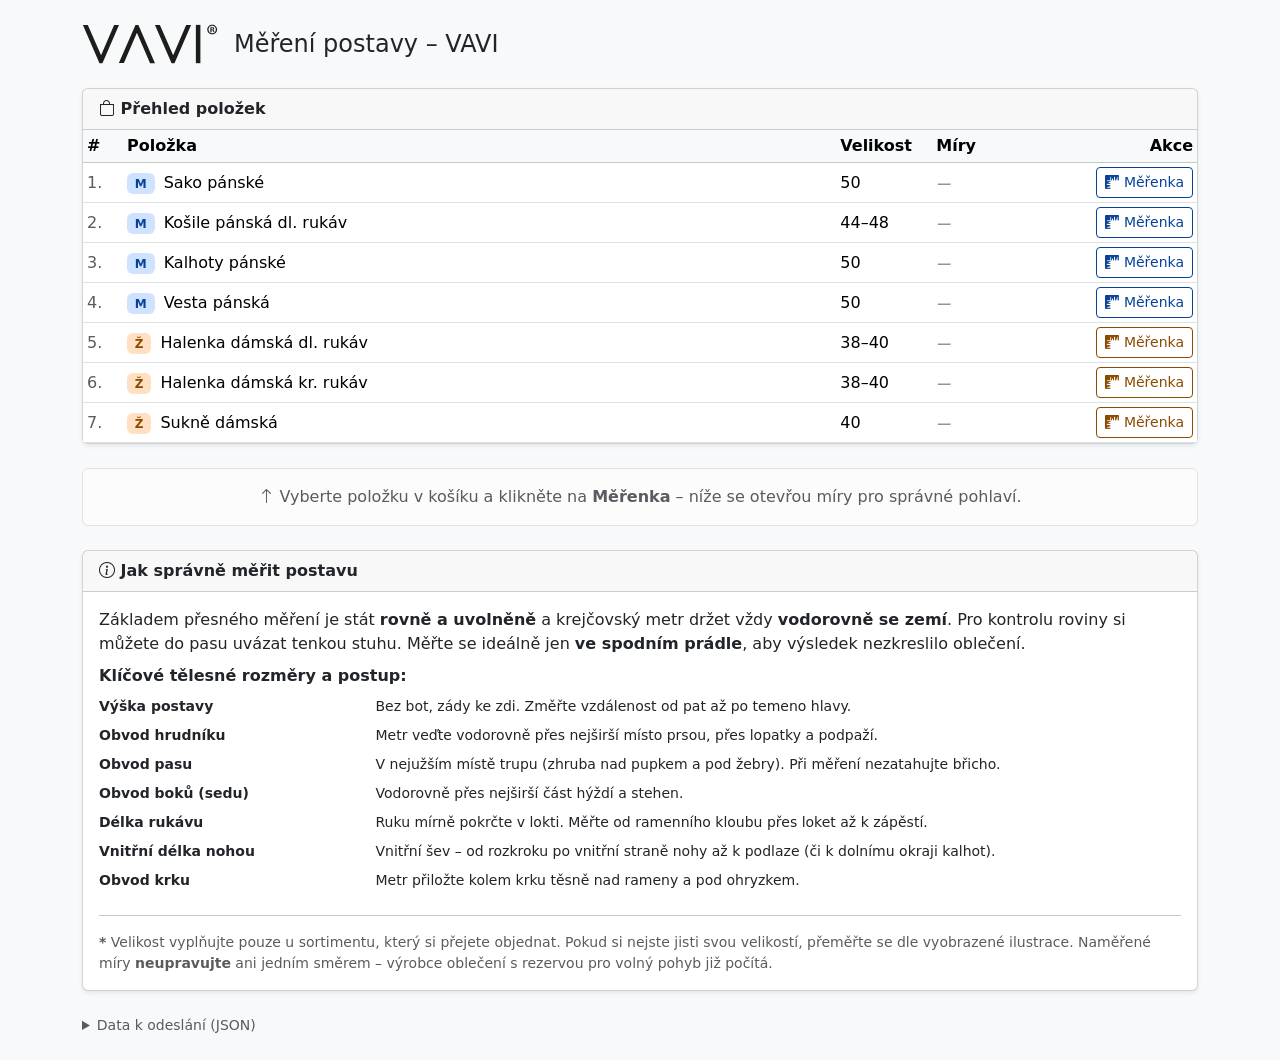
==== index.html @ ef82418d "Doladění pozic měr dle editoru (posuny z exportu) muž: 2,6,7,8,10 · žena: 5,6,7 – jemné posuny znače" ====
<!DOCTYPE html>
<html lang="cs">
<head>
    <meta charset="UTF-8">
    <meta name="viewport" content="width=device-width, initial-scale=1.0">
    <title>Měření postavy – VAVI</title>
    <meta name="description" content="Měření postavy – VAVI: formulář pro naměření postavy a objednávku oblečení.">
    <link href="https://cdn.jsdelivr.net/npm/bootstrap@5.3.3/dist/css/bootstrap.min.css" rel="stylesheet">
    <link href="https://cdn.jsdelivr.net/npm/bootstrap-icons@1.11.3/font/bootstrap-icons.min.css" rel="stylesheet">
    <link href="css/style.css" rel="stylesheet">
</head>
<body class="bg-light">
<div class="container my-4">

    <header class="d-flex align-items-center mb-4">
        <img src="img/logo.svg" alt="VAVI" height="40">
        <h1 class="h4 mb-0 ms-3">Měření postavy – VAVI</h1>
    </header>

    <form id="miry" method="post" novalidate>

        <!-- ===================== KOŠÍK (přehled položek) ===================== -->
        <div class="card shadow-sm mb-4">
            <div class="card-header fw-semibold">
                <i class="bi bi-bag"></i> Přehled položek
            </div>
            <div class="card-body p-0">
                <table class="table table-sm table-hover align-middle mb-0" id="kosik">
                    <thead class="table-light">
                        <tr>
                            <th style="width:2.5rem">#</th>
                            <th>Položka</th>
                            <th style="width:6rem">Velikost</th>
                            <th>Míry</th>
                            <th style="width:8rem" class="no-print text-end">Akce</th>
                        </tr>
                    </thead>
                    <tbody>
                        <tr data-kosik-id="1" data-pohlavi="muz" data-nazev="Sako pánské">
                            <td class="text-muted">1.</td>
                            <td><span class="badge badge-muz me-1">M</span> Sako pánské</td>
                            <td>50</td>
                            <td><span class="miry-text small text-muted fst-italic">—</span></td>
                            <td class="no-print text-end">
                                <button type="button" class="btn btn-sm btn-mira btn-mira-muz"><i class="bi bi-rulers"></i> Měřenka</button>
                            </td>
                        </tr>
                        <tr data-kosik-id="2" data-pohlavi="muz" data-nazev="Košile pánská dl. rukáv">
                            <td class="text-muted">2.</td>
                            <td><span class="badge badge-muz me-1">M</span> Košile pánská dl. rukáv</td>
                            <td>44–48</td>
                            <td><span class="miry-text small text-muted fst-italic">—</span></td>
                            <td class="no-print text-end">
                                <button type="button" class="btn btn-sm btn-mira btn-mira-muz"><i class="bi bi-rulers"></i> Měřenka</button>
                            </td>
                        </tr>
                        <tr data-kosik-id="3" data-pohlavi="muz" data-nazev="Kalhoty pánské">
                            <td class="text-muted">3.</td>
                            <td><span class="badge badge-muz me-1">M</span> Kalhoty pánské</td>
                            <td>50</td>
                            <td><span class="miry-text small text-muted fst-italic">—</span></td>
                            <td class="no-print text-end">
                                <button type="button" class="btn btn-sm btn-mira btn-mira-muz"><i class="bi bi-rulers"></i> Měřenka</button>
                            </td>
                        </tr>
                        <tr data-kosik-id="4" data-pohlavi="muz" data-nazev="Vesta pánská">
                            <td class="text-muted">4.</td>
                            <td><span class="badge badge-muz me-1">M</span> Vesta pánská</td>
                            <td>50</td>
                            <td><span class="miry-text small text-muted fst-italic">—</span></td>
                            <td class="no-print text-end">
                                <button type="button" class="btn btn-sm btn-mira btn-mira-muz"><i class="bi bi-rulers"></i> Měřenka</button>
                            </td>
                        </tr>
                        <tr data-kosik-id="5" data-pohlavi="zena" data-nazev="Halenka dámská dl. rukáv">
                            <td class="text-muted">5.</td>
                            <td><span class="badge badge-zena me-1">Ž</span> Halenka dámská dl. rukáv</td>
                            <td>38–40</td>
                            <td><span class="miry-text small text-muted fst-italic">—</span></td>
                            <td class="no-print text-end">
                                <button type="button" class="btn btn-sm btn-mira btn-mira-zena"><i class="bi bi-rulers"></i> Měřenka</button>
                            </td>
                        </tr>
                        <tr data-kosik-id="6" data-pohlavi="zena" data-nazev="Halenka dámská kr. rukáv">
                            <td class="text-muted">6.</td>
                            <td><span class="badge badge-zena me-1">Ž</span> Halenka dámská kr. rukáv</td>
                            <td>38–40</td>
                            <td><span class="miry-text small text-muted fst-italic">—</span></td>
                            <td class="no-print text-end">
                                <button type="button" class="btn btn-sm btn-mira btn-mira-zena"><i class="bi bi-rulers"></i> Měřenka</button>
                            </td>
                        </tr>
                        <tr data-kosik-id="7" data-pohlavi="zena" data-nazev="Sukně dámská">
                            <td class="text-muted">7.</td>
                            <td><span class="badge badge-zena me-1">Ž</span> Sukně dámská</td>
                            <td>40</td>
                            <td><span class="miry-text small text-muted fst-italic">—</span></td>
                            <td class="no-print text-end">
                                <button type="button" class="btn btn-sm btn-mira btn-mira-zena"><i class="bi bi-rulers"></i> Měřenka</button>
                            </td>
                        </tr>
                    </tbody>
                </table>
            </div>
        </div>

        <!-- info: po reloadu byla načtena dříve uložená data -->
        <div id="load-info" class="alert alert-info alert-dismissible d-none" role="alert">
            <i class="bi bi-info-circle"></i> Načetli jsme dříve rozpracovaná data košíku (uložená v tomto prohlížeči).
            Úpravy se průběžně ukládají; obnovením stránky se na ně dotážeme, ať je nepřepíšete omylem.
            <button type="button" class="btn-close" data-bs-dismiss="alert" aria-label="Zavřít"></button>
        </div>

        <!-- ===================== MĚŘENÍ (otevírá se z košíku) ===================== -->
        <div id="mereni-sekce">

        <!-- hint než se vybere položka -->
        <div id="mereni-hint" class="alert alert-light border text-center text-muted">
            <i class="bi bi-arrow-up"></i> Vyberte položku v košíku a klikněte na <strong>Měřenka</strong> – níže se otevřou míry pro správné pohlaví.
        </div>

        <!-- banner s aktivní položkou -->
        <div id="mereni-banner" class="alert alert-light border d-none align-items-center justify-content-between" role="alert">
            <span>Vyplňujete míry pro: <strong id="mereni-nazev"></strong> <span id="mereni-pohlavi" class="badge"></span></span>
            <button type="button" class="btn btn-sm btn-outline-secondary no-print" id="mereni-zavrit">Hotovo</button>
        </div>

        <!-- ===== MUŽ: tabulka + ilustrace vedle sebe ===== -->
        <div class="gender-block d-none" data-gender="muz">
            <div class="row g-4">
                <div class="col-lg-5">
                    <div class="card shadow-sm h-100">
                        <div class="card-header tbl-head-muz fw-semibold">Muž</div>
                        <div class="card-body">
                            <table class="table table-sm table-bordered align-middle mb-2 mira-table">
                                <thead><tr><th style="width:3rem">#</th><th>Název rozměru</th><th style="width:8rem">Míra v cm</th></tr></thead>
                                <tbody><!-- řádky generuje app.js --></tbody>
                            </table>
                            <p class="small text-muted mb-0">* doplňkové míry u nestandardní postavy</p>
                        </div>
                    </div>
                </div>
                <div class="col-lg-7">
                    <div class="card shadow-sm h-100">
                        <div class="card-body">
                            <div class="row text-center g-2 figures" id="fig-slot-muz"></div>
                        </div>
                    </div>
                </div>
            </div>
        </div>

        <!-- ===== ŽENA: tabulka + ilustrace vedle sebe ===== -->
        <div class="gender-block d-none" data-gender="zena">
            <div class="row g-4">
                <div class="col-lg-5">
                    <div class="card shadow-sm h-100">
                        <div class="card-header tbl-head-zena fw-semibold">Žena</div>
                        <div class="card-body">
                            <table class="table table-sm table-bordered align-middle mb-2 mira-table">
                                <thead><tr><th style="width:3rem">#</th><th>Název rozměru</th><th style="width:8rem">Míra v cm</th></tr></thead>
                                <tbody><!-- řádky generuje app.js --></tbody>
                            </table>
                            <p class="small text-muted mb-0">* doplňkové míry u nestandardní postavy</p>
                        </div>
                    </div>
                </div>
                <div class="col-lg-7">
                    <div class="card shadow-sm h-100">
                        <div class="card-body">
                            <div class="row text-center g-2 figures" id="fig-slot-zena"></div>
                        </div>
                    </div>
                </div>
            </div>
        </div>

        <!-- ===================== ILUSTRACE (skrytý zdroj – JS přesune k tabulkám) ===================== -->
        <div id="fig-zdroj" class="d-none">
                <div class="row text-center g-3 figures">

                    <!-- ================================================= -->
                    <!-- ===============  MUŽ – ZEPŘEDU  ================== -->
                    <!-- ================================================= -->
                    <div class="col-md-4 fig-col" data-gender="muz">
                        <h2 class="h6 text-secondary">Muž – zepředu</h2>
                        <svg viewBox="0 0 240 470" class="figure-svg" data-fig="muz" aria-label="Muž zepředu">

                            <!-- ŠIPKY: ah = černá hrotová šipka, ld = šedá odkazová šipka -->
                            <defs>
                                <marker id="ah-mf" markerWidth="9" markerHeight="9" refX="4.5" refY="4.5" orient="auto-start-reverse">
                                    <path d="M0,0 L9,4.5 L0,9 z" fill="#1a1a1a"/>
                                </marker>
                                <marker id="ld-mf" markerWidth="6" markerHeight="6" refX="3" refY="3" orient="auto">
                                    <path d="M0,0 L6,3 L0,6 z" fill="#9a9a9a"/>
                                </marker>
                            </defs>

                            <!-- ============ TĚLO (obrys postavy) ============ -->
                            <g class="body">
                                <path class="ground" d="M45,418 L205,418"/> <!-- podlaha -->
                                <!-- precizní silueta (native 44-314 × 338-1122 → fit do 240×470) -->
                                <g class="silueta" transform="translate(13.67,-154.45) scale(0.5102)">
                                    <path fill="#bdbdbd" stroke="none" fill-rule="evenodd" d="M168.00,338.00 C163.83,338.33 163.50,338.83 161.00,340.00 C158.50,341.17 155.50,342.83 153.00,345.00 C150.50,347.17 147.83,350.00 146.00,353.00 C144.17,356.00 142.50,358.33 142.00,363.00 C141.50,367.67 143.50,377.33 143.00,381.00 C142.50,384.67 139.83,382.67 139.00,385.00 C138.17,387.33 137.83,392.17 138.00,395.00 C138.17,397.83 138.67,399.83 140.00,402.00 C141.33,404.17 144.50,405.50 146.00,408.00 C147.50,410.50 148.50,411.00 149.00,417.00 C149.50,423.00 150.50,438.33 149.00,444.00 C147.50,449.67 145.17,448.00 140.00,451.00 C134.83,454.00 127.33,458.17 118.00,462.00 C108.67,465.83 91.50,470.33 84.00,474.00 C76.50,477.67 75.50,481.17 73.00,484.00 C70.50,486.83 70.50,487.00 69.00,491.00 C67.50,495.00 65.00,499.67 64.00,508.00 C63.00,516.33 64.17,531.83 63.00,541.00 C61.83,550.17 58.33,553.50 57.00,563.00 C55.67,572.50 57.00,585.17 55.00,598.00 C53.00,610.83 46.67,626.17 45.00,640.00 C43.33,653.83 44.67,670.33 45.00,681.00 C45.33,691.67 46.67,694.67 47.00,704.00 C47.33,713.33 47.33,728.17 47.00,737.00 C46.67,745.83 44.50,751.00 45.00,757.00 C45.50,763.00 48.33,769.00 50.00,773.00 C51.67,777.00 52.50,778.33 55.00,781.00 C57.50,783.67 61.83,787.17 65.00,789.00 C68.17,790.83 71.50,791.50 74.00,792.00 C76.50,792.50 78.67,792.33 80.00,792.00 C81.33,791.67 82.00,791.50 82.00,790.00 C82.00,788.50 82.17,785.83 80.00,783.00 C77.83,780.17 71.33,776.00 69.00,773.00 C66.67,770.00 66.50,767.33 66.00,765.00 C65.50,762.67 65.50,761.00 66.00,759.00 C66.50,757.00 68.00,753.17 69.00,753.00 C70.00,752.83 71.00,754.83 72.00,758.00 C73.00,761.17 73.83,769.17 75.00,772.00 C76.17,774.83 78.00,774.50 79.00,775.00 C80.00,775.50 80.33,775.50 81.00,775.00 C81.67,774.50 83.00,777.67 83.00,772.00 C83.00,766.33 83.00,749.00 81.00,741.00 C79.00,733.00 72.83,728.33 71.00,724.00 C69.17,719.67 67.17,727.00 70.00,715.00 C72.83,703.00 84.67,664.83 88.00,652.00 C91.33,639.17 89.67,644.50 90.00,638.00 C90.33,631.50 88.83,620.17 90.00,613.00 C91.17,605.83 95.17,601.50 97.00,595.00 C98.83,588.50 100.00,577.67 101.00,574.00 C102.00,570.33 102.33,572.83 103.00,573.00 C103.67,573.17 103.33,569.17 105.00,575.00 C106.67,580.83 111.67,597.00 113.00,608.00 C114.33,619.00 113.50,631.33 113.00,641.00 C112.50,650.67 113.00,650.50 110.00,666.00 C107.00,681.50 98.17,717.50 95.00,734.00 C91.83,750.50 91.50,753.00 91.00,765.00 C90.50,777.00 90.50,790.50 92.00,806.00 C93.50,821.50 98.83,843.83 100.00,858.00 C101.17,872.17 100.17,881.67 99.00,891.00 C97.83,900.33 94.67,906.00 93.00,914.00 C91.33,922.00 89.67,930.67 89.00,939.00 C88.33,947.33 87.50,947.17 89.00,964.00 C90.50,980.83 96.67,1022.50 98.00,1040.00 C99.33,1057.50 99.17,1061.33 97.00,1069.00 C94.83,1076.67 90.33,1080.33 85.00,1086.00 C79.67,1091.67 68.50,1099.00 65.00,1103.00 C61.50,1107.00 63.33,1107.83 64.00,1110.00 C64.67,1112.17 65.83,1114.33 69.00,1116.00 C72.17,1117.67 79.67,1119.67 83.00,1120.00 C86.33,1120.33 86.50,1118.00 89.00,1118.00 C91.50,1118.00 94.83,1120.33 98.00,1120.00 C101.17,1119.67 104.83,1118.50 108.00,1116.00 C111.17,1113.50 113.33,1107.67 117.00,1105.00 C120.67,1102.33 127.17,1102.00 130.00,1100.00 C132.83,1098.00 133.83,1096.67 134.00,1093.00 C134.17,1089.33 131.33,1083.50 131.00,1078.00 C130.67,1072.50 132.17,1064.17 132.00,1060.00 C131.83,1055.83 130.33,1056.50 130.00,1053.00 C129.67,1049.50 129.50,1045.67 130.00,1039.00 C130.50,1032.33 131.00,1022.50 133.00,1013.00 C135.00,1003.50 139.67,991.33 142.00,982.00 C144.33,972.67 146.17,966.17 147.00,957.00 C147.83,947.83 147.33,935.33 147.00,927.00 C146.67,918.67 140.83,926.83 145.00,907.00 C149.17,887.17 166.67,829.50 172.00,808.00 C177.33,786.50 176.00,786.67 177.00,778.00 C178.00,769.33 177.17,760.00 178.00,756.00 C178.83,752.00 180.33,747.00 182.00,754.00 C183.67,761.00 183.83,780.67 188.00,798.00 C192.17,815.33 202.83,843.00 207.00,858.00 C211.17,873.00 210.83,879.33 213.00,888.00 C215.17,896.67 219.17,898.17 220.00,910.00 C220.83,921.83 217.83,948.33 218.00,959.00 C218.17,969.67 218.00,964.50 221.00,974.00 C224.00,983.50 232.50,1004.67 236.00,1016.00 C239.50,1027.33 241.00,1028.17 242.00,1042.00 C243.00,1055.83 241.33,1088.67 242.00,1099.00 C242.67,1109.33 243.67,1102.67 246.00,1104.00 C248.33,1105.33 252.67,1104.50 256.00,1107.00 C259.33,1109.50 263.00,1116.50 266.00,1119.00 C269.00,1121.50 271.50,1121.83 274.00,1122.00 C276.50,1122.17 278.83,1120.00 281.00,1120.00 C283.17,1120.00 284.33,1122.00 287.00,1122.00 C289.67,1122.00 294.00,1121.00 297.00,1120.00 C300.00,1119.00 303.00,1117.33 305.00,1116.00 C307.00,1114.67 308.33,1113.50 309.00,1112.00 C309.67,1110.50 309.67,1108.67 309.00,1107.00 C308.33,1105.33 306.83,1103.50 305.00,1102.00 C303.17,1100.50 302.33,1102.17 298.00,1098.00 C293.67,1093.83 283.00,1084.83 279.00,1077.00 C275.00,1069.17 274.83,1062.33 274.00,1051.00 C273.17,1039.67 273.50,1025.33 274.00,1009.00 C274.50,992.67 276.83,966.17 277.00,953.00 C277.17,939.83 276.50,938.50 275.00,930.00 C273.50,921.50 269.67,911.33 268.00,902.00 C266.33,892.67 265.50,882.33 265.00,874.00 C264.50,865.67 264.33,863.67 265.00,852.00 C265.67,840.33 268.33,818.00 269.00,804.00 C269.67,790.00 269.50,778.33 269.00,768.00 C268.50,757.67 269.33,759.17 266.00,742.00 C262.67,724.83 252.00,688.50 249.00,665.00 C246.00,641.50 247.50,615.33 248.00,601.00 C248.50,586.67 250.83,583.67 252.00,579.00 C253.17,574.33 254.17,573.67 255.00,573.00 C255.83,572.33 256.17,571.50 257.00,575.00 C257.83,578.50 258.33,587.83 260.00,594.00 C261.67,600.17 265.83,604.67 267.00,612.00 C268.17,619.33 266.67,632.00 267.00,638.00 C267.33,644.00 265.33,636.00 269.00,648.00 C272.67,660.00 285.67,697.83 289.00,710.00 C292.33,722.17 290.67,716.17 289.00,721.00 C287.33,725.83 281.00,730.67 279.00,739.00 C277.00,747.33 276.67,765.33 277.00,771.00 C277.33,776.67 279.50,773.67 281.00,773.00 C282.50,772.33 284.83,770.17 286.00,767.00 C287.17,763.83 287.33,756.33 288.00,754.00 C288.67,751.67 289.33,752.83 290.00,753.00 C290.67,753.17 291.67,752.33 292.00,755.00 C292.33,757.67 294.17,764.00 292.00,769.00 C289.83,774.00 281.17,781.67 279.00,785.00 C276.83,788.33 278.67,788.00 279.00,789.00 C279.33,790.00 279.67,790.67 281.00,791.00 C282.33,791.33 284.50,791.67 287.00,791.00 C289.50,790.33 293.00,789.00 296.00,787.00 C299.00,785.00 302.17,784.00 305.00,779.00 C307.83,774.00 312.00,770.17 313.00,757.00 C314.00,743.83 310.83,717.50 311.00,700.00 C311.17,682.50 314.00,664.17 314.00,652.00 C314.00,639.83 312.83,635.83 311.00,627.00 C309.17,618.17 304.83,610.33 303.00,599.00 C301.17,587.67 301.50,569.17 300.00,559.00 C298.50,548.83 295.00,545.83 294.00,538.00 C293.00,530.17 294.83,519.67 294.00,512.00 C293.17,504.33 291.50,497.67 289.00,492.00 C286.50,486.33 282.50,481.50 279.00,478.00 C275.50,474.50 274.33,473.50 268.00,471.00 C261.67,468.50 250.17,466.67 241.00,463.00 C231.83,459.33 218.83,452.50 213.00,449.00 C207.17,445.50 207.50,444.00 206.00,442.00 C204.50,440.00 204.33,439.50 204.00,437.00 C203.67,434.50 203.50,431.33 204.00,427.00 C204.50,422.67 205.50,414.67 207.00,411.00 C208.50,407.33 211.50,407.17 213.00,405.00 C214.50,402.83 215.50,401.00 216.00,398.00 C216.50,395.00 216.83,390.00 216.00,387.00 C215.17,384.00 211.67,383.17 211.00,380.00 C210.33,376.83 212.17,371.67 212.00,368.00 C211.83,364.33 211.17,361.17 210.00,358.00 C208.83,354.83 207.83,352.00 205.00,349.00 C202.17,346.00 196.17,341.83 193.00,340.00 C189.83,338.17 190.17,338.33 186.00,338.00 C181.83,337.67 172.17,337.67 168.00,338.00 Z"/>
                                </g>
                            </g>

                            <!-- ============ MĚŘICÍ ZNAČKY ============ -->
                            <g class="dims">
                                <!-- 1 · výška postavy -->
                                <g class="mira-marker" data-mira="muz-1">
                                    <path class="thin" d="M105,16 L190,16"/>
                                    <line x1="190" y1="16" x2="190" y2="418" marker-start="url(#ah-mf)" marker-end="url(#ah-mf)"/>
                                    <text class="num" x="200" y="232">1</text>
                                </g>
                                <!-- 2 · obvod krku -->
                                <g class="mira-marker" data-mira="muz-2" transform="translate(0,8)">
                                    <ellipse class="dash" cx="105" cy="62" rx="13" ry="4"/>
                                    <line class="lead" x1="135" y1="46" x2="118" y2="60" marker-end="url(#ld-mf)"/>
                                    <text class="num" x="140" y="43">2</text>
                                </g>
                                <!-- 3 · obvod hrudníku -->
                                <g class="mira-marker" data-mira="muz-3">
                                    <ellipse class="dash" cx="105" cy="115" rx="39" ry="6"/>
                                    <line class="lead" x1="34" y1="113" x2="64" y2="115" marker-end="url(#ld-mf)"/>
                                    <text class="num" x="27" y="112">3</text>
                                </g>
                                <!-- 4 · obvod pasu -->
                                <g class="mira-marker" data-mira="muz-4">
                                    <ellipse class="dash" cx="105" cy="152" rx="31" ry="6"/>
                                    <line class="lead" x1="38" y1="152" x2="72" y2="152" marker-end="url(#ld-mf)"/>
                                    <text class="num" x="31" y="152">4</text>
                                </g>
                                <!-- 5 · obvod sedu -->
                                <g class="mira-marker" data-mira="muz-5">
                                    <ellipse class="dash" cx="105" cy="200" rx="33" ry="6"/>
                                    <line class="lead" x1="38" y1="200" x2="70" y2="200" marker-end="url(#ld-mf)"/>
                                    <text class="num" x="31" y="200">5</text>
                                </g>
                                <!-- 6 · délka ramene a ruky – od ramene podél paže až k zápěstí -->
                                <g class="mira-marker" data-mira="muz-6" transform="translate(11,-34)">
                                    <path d="M150,88 Q172,160 169,244" marker-end="url(#ah-mf)"/>
                                    <path d="M150,86 L136,79" marker-end="url(#ah-mf)"/>
                                    <line class="lead" x1="215" y1="178" x2="171" y2="186" marker-end="url(#ld-mf)"/>
                                    <text class="num" x="222" y="176">6</text>
                                </g>
                                <!-- 7 · obvod paže * – horní část paže (biceps) -->
                                <g class="mira-marker" data-mira="muz-7" transform="translate(-7,6)">
                                    <ellipse class="dash" cx="165" cy="128" rx="11" ry="4" transform="rotate(12 165 128)"/>
                                    <line class="lead" x1="215" y1="84" x2="168" y2="124" marker-end="url(#ld-mf)"/>
                                    <text class="num" x="222" y="82">7</text>
                                </g>
                                <!-- 8 · obvod stehna * – nakloněná elipsa na stehně -->
                                <g class="mira-marker" data-mira="muz-8" transform="translate(-8,-1)">
                                    <ellipse class="dash" cx="90" cy="276" rx="18" ry="5" transform="rotate(-14 90 276)"/>
                                    <line class="lead" x1="38" y1="276" x2="73" y2="276" marker-end="url(#ld-mf)"/>
                                    <text class="num" x="31" y="276">8</text>
                                </g>
                                <!-- 10 · kroková délka – od rozkroku k chodidlu -->
                                <g class="mira-marker" data-mira="muz-10" transform="translate(2,4)">
                                    <line x1="105" y1="256" x2="105" y2="410" marker-end="url(#ah-mf)"/>
                                    <path d="M96,413 L114,413"/>
                                    <line class="lead" x1="126" y1="334" x2="108" y2="320" marker-end="url(#ld-mf)"/>
                                    <text class="num" x="132" y="338">10</text>
                                </g>
                            </g>
                        </svg>
                    </div>

                    <!-- ================================================= -->
                    <!-- ===============  MUŽ – ZEZADU  =================== -->
                    <!-- ================================================= -->
                    <div class="col-md-4 fig-col" data-gender="muz">
                        <h2 class="h6 text-secondary">Muž – zezadu</h2>
                        <svg viewBox="0 0 240 470" class="figure-svg" data-fig="muz-zad" aria-label="Muž zezadu">
                            <defs>
                                <marker id="ah-mb" markerWidth="9" markerHeight="9" refX="4.5" refY="4.5" orient="auto-start-reverse">
                                    <path d="M0,0 L9,4.5 L0,9 z" fill="#1a1a1a"/>
                                </marker>
                                <marker id="ld-mb" markerWidth="6" markerHeight="6" refX="3" refY="3" orient="auto">
                                    <path d="M0,0 L6,3 L0,6 z" fill="#9a9a9a"/>
                                </marker>
                            </defs>

                            <!-- ============ TĚLO (obrys postavy) ============ -->
                            <g class="body">
                                <path class="ground" d="M45,418 L205,418"/> <!-- podlaha -->
                                <!-- precizní silueta muz_2 (native 361-649 × 333-1119 → fit do 240×470) -->
                                <g class="silueta" transform="translate(-152.0,-151.46) scale(0.5089)">
                                    <path fill="#bdbdbd" stroke="none" fill-rule="evenodd" d="M503.00,333.00 C499.50,333.00 497.33,333.17 494.00,334.00 C490.67,334.83 486.00,336.50 483.00,338.00 C480.00,339.50 478.17,340.50 476.00,343.00 C473.83,345.50 471.33,349.50 470.00,353.00 C468.67,356.50 468.17,359.83 468.00,364.00 C467.83,368.17 469.67,374.50 469.00,378.00 C468.33,381.50 464.83,382.00 464.00,385.00 C463.17,388.00 463.67,393.17 464.00,396.00 C464.33,398.83 464.33,399.50 466.00,402.00 C467.67,404.50 472.17,406.67 474.00,411.00 C475.83,415.33 476.67,423.33 477.00,428.00 C477.33,432.67 477.67,435.83 476.00,439.00 C474.33,442.17 473.33,443.17 467.00,447.00 C460.67,450.83 447.00,458.50 438.00,462.00 C429.00,465.50 419.50,466.00 413.00,468.00 C406.50,470.00 402.33,472.17 399.00,474.00 C395.67,475.83 395.17,476.50 393.00,479.00 C390.83,481.50 388.00,484.17 386.00,489.00 C384.00,493.83 381.83,499.83 381.00,508.00 C380.17,516.17 382.17,528.50 381.00,538.00 C379.83,547.50 375.50,554.33 374.00,565.00 C372.50,575.67 373.50,592.50 372.00,602.00 C370.50,611.50 366.83,614.67 365.00,622.00 C363.17,629.33 361.67,636.83 361.00,646.00 C360.33,655.17 360.50,665.17 361.00,677.00 C361.50,688.83 363.83,703.33 364.00,717.00 C364.17,730.67 362.00,750.50 362.00,759.00 C362.00,767.50 362.50,764.17 364.00,768.00 C365.50,771.83 369.00,778.83 371.00,782.00 C373.00,785.17 373.17,785.17 376.00,787.00 C378.83,788.83 384.67,792.00 388.00,793.00 C391.33,794.00 394.33,793.83 396.00,793.00 C397.67,792.17 399.17,790.50 398.00,788.00 C396.83,785.50 391.33,781.17 389.00,778.00 C386.67,774.83 384.67,772.50 384.00,769.00 C383.33,765.50 384.33,758.83 385.00,757.00 C385.67,755.17 386.83,755.33 388.00,758.00 C389.17,760.67 390.67,769.83 392.00,773.00 C393.33,776.17 394.67,776.67 396.00,777.00 C397.33,777.33 399.83,780.17 400.00,775.00 C400.17,769.83 397.83,752.00 397.00,746.00 C396.17,740.00 396.50,742.00 395.00,739.00 C393.50,736.00 389.17,731.83 388.00,728.00 C386.83,724.17 385.00,727.83 388.00,716.00 C391.00,704.17 402.50,669.83 406.00,657.00 C409.50,644.17 408.50,645.83 409.00,639.00 C409.50,632.17 408.00,621.83 409.00,616.00 C410.00,610.17 412.83,611.17 415.00,604.00 C417.17,596.83 420.50,578.50 422.00,573.00 C423.50,567.50 423.33,571.00 424.00,571.00 C424.67,571.00 424.17,566.50 426.00,573.00 C427.83,579.50 433.67,596.00 435.00,610.00 C436.33,624.00 436.17,640.33 434.00,657.00 C431.83,673.67 425.33,691.67 422.00,710.00 C418.67,728.33 415.33,753.50 414.00,767.00 C412.67,780.50 412.83,776.00 414.00,791.00 C415.17,806.00 419.83,842.67 421.00,857.00 C422.17,871.33 421.33,869.17 421.00,877.00 C420.67,884.83 420.33,896.33 419.00,904.00 C417.67,911.67 414.67,916.33 413.00,923.00 C411.33,929.67 409.83,936.00 409.00,944.00 C408.17,952.00 406.83,956.67 408.00,971.00 C409.17,985.33 414.50,1016.00 416.00,1030.00 C417.50,1044.00 417.50,1047.33 417.00,1055.00 C416.50,1062.67 414.83,1071.17 413.00,1076.00 C411.17,1080.83 409.50,1081.17 406.00,1084.00 C402.50,1086.83 395.00,1090.33 392.00,1093.00 C389.00,1095.67 388.33,1098.17 388.00,1100.00 C387.67,1101.83 388.50,1102.67 390.00,1104.00 C391.50,1105.33 394.00,1107.00 397.00,1108.00 C400.00,1109.00 402.67,1108.33 408.00,1110.00 C413.33,1111.67 423.33,1116.67 429.00,1118.00 C434.67,1119.33 438.00,1119.00 442.00,1118.00 C446.00,1117.00 451.50,1116.67 453.00,1112.00 C454.50,1107.33 451.17,1098.17 451.00,1090.00 C450.83,1081.83 452.17,1070.00 452.00,1063.00 C451.83,1056.00 449.33,1056.67 450.00,1048.00 C450.67,1039.33 452.83,1024.33 456.00,1011.00 C459.17,997.67 466.67,981.17 469.00,968.00 C471.33,954.83 470.17,941.33 470.00,932.00 C469.83,922.67 467.17,918.67 468.00,912.00 C468.83,905.33 472.83,900.17 475.00,892.00 C477.17,883.83 477.67,875.67 481.00,863.00 C484.33,850.33 491.67,829.17 495.00,816.00 C498.33,802.83 499.67,793.83 501.00,784.00 C502.33,774.17 502.17,761.67 503.00,757.00 C503.83,752.33 505.00,755.17 506.00,756.00 C507.00,756.83 508.33,757.67 509.00,762.00 C509.67,766.33 509.00,774.17 510.00,782.00 C511.00,789.83 511.67,796.33 515.00,809.00 C518.33,821.67 526.33,844.17 530.00,858.00 C533.67,871.83 534.67,882.67 537.00,892.00 C539.33,901.33 542.83,901.67 544.00,914.00 C545.17,926.33 541.67,948.83 544.00,966.00 C546.33,983.17 555.17,1003.67 558.00,1017.00 C560.83,1030.33 560.83,1038.50 561.00,1046.00 C561.17,1053.50 559.17,1054.33 559.00,1062.00 C558.83,1069.67 560.17,1085.83 560.00,1092.00 C559.83,1098.17 558.33,1095.50 558.00,1099.00 C557.67,1102.50 556.17,1109.83 558.00,1113.00 C559.83,1116.17 565.50,1117.00 569.00,1118.00 C572.50,1119.00 576.17,1119.00 579.00,1119.00 C581.83,1119.00 582.17,1119.33 586.00,1118.00 C589.83,1116.67 596.83,1112.83 602.00,1111.00 C607.17,1109.17 613.50,1108.50 617.00,1107.00 C620.50,1105.50 622.00,1103.67 623.00,1102.00 C624.00,1100.33 626.67,1100.67 623.00,1097.00 C619.33,1093.33 605.33,1084.00 601.00,1080.00 C596.67,1076.00 598.00,1077.00 597.00,1073.00 C596.00,1069.00 595.00,1064.50 595.00,1056.00 C595.00,1047.50 595.50,1036.50 597.00,1022.00 C598.50,1007.50 603.00,982.33 604.00,969.00 C605.00,955.67 604.67,952.33 603.00,942.00 C601.33,931.67 595.83,915.50 594.00,907.00 C592.17,898.50 592.33,898.50 592.00,891.00 C591.67,883.50 591.17,874.67 592.00,862.00 C592.83,849.33 596.17,830.17 597.00,815.00 C597.83,799.83 597.83,785.67 597.00,771.00 C596.17,756.33 595.50,746.17 592.00,727.00 C588.50,707.83 579.00,675.33 576.00,656.00 C573.00,636.67 573.50,620.83 574.00,611.00 C574.50,601.17 577.50,602.67 579.00,597.00 C580.50,591.33 581.83,581.17 583.00,577.00 C584.17,572.83 585.17,572.50 586.00,572.00 C586.83,571.50 586.67,569.17 588.00,574.00 C589.33,578.83 592.00,594.50 594.00,601.00 C596.00,607.50 598.83,607.00 600.00,613.00 C601.17,619.00 600.33,630.00 601.00,637.00 C601.67,644.00 600.50,642.50 604.00,655.00 C607.50,667.50 619.00,700.17 622.00,712.00 C625.00,723.83 623.50,721.00 622.00,726.00 C620.50,731.00 615.00,733.67 613.00,742.00 C611.00,750.33 609.83,770.17 610.00,776.00 C610.17,781.83 612.83,777.33 614.00,777.00 C615.17,776.67 615.50,777.33 617.00,774.00 C618.50,770.67 621.50,759.33 623.00,757.00 C624.50,754.67 625.50,758.17 626.00,760.00 C626.50,761.83 626.33,765.67 626.00,768.00 C625.67,770.33 626.33,770.50 624.00,774.00 C621.67,777.50 614.00,786.00 612.00,789.00 C610.00,792.00 611.50,791.17 612.00,792.00 C612.50,792.83 613.17,793.83 615.00,794.00 C616.83,794.17 619.83,794.00 623.00,793.00 C626.17,792.00 631.00,790.00 634.00,788.00 C637.00,786.00 638.67,784.67 641.00,781.00 C643.33,777.33 647.00,781.00 648.00,766.00 C649.00,751.00 646.83,706.33 647.00,691.00 C647.17,675.67 648.67,681.33 649.00,674.00 C649.33,666.67 649.67,655.50 649.00,647.00 C648.33,638.50 646.83,630.67 645.00,623.00 C643.17,615.33 639.50,611.17 638.00,601.00 C636.50,590.83 637.50,572.83 636.00,562.00 C634.50,551.17 630.17,545.33 629.00,536.00 C627.83,526.67 629.67,513.67 629.00,506.00 C628.33,498.33 626.67,494.33 625.00,490.00 C623.33,485.67 621.67,483.00 619.00,480.00 C616.33,477.00 616.83,475.17 609.00,472.00 C601.17,468.83 583.67,465.50 572.00,461.00 C560.33,456.50 545.33,448.50 539.00,445.00 C532.67,441.50 535.17,442.67 534.00,440.00 C532.83,437.33 531.83,434.00 532.00,429.00 C532.17,424.00 533.50,414.17 535.00,410.00 C536.50,405.83 539.50,406.17 541.00,404.00 C542.50,401.83 543.50,400.50 544.00,397.00 C544.50,393.50 544.83,386.17 544.00,383.00 C543.17,379.83 539.83,382.67 539.00,378.00 C538.17,373.33 539.67,360.17 539.00,355.00 C538.33,349.83 537.00,349.67 535.00,347.00 C533.00,344.33 530.33,341.17 527.00,339.00 C523.67,336.83 519.00,335.00 515.00,334.00 C511.00,333.00 506.50,333.00 503.00,333.00 Z"/>
                                </g>
                            </g>

                            <!-- ============ MĚŘICÍ ZNAČKY ============ -->
                            <g class="dims">
                                <!-- 1 · výška postavy -->
                                <g class="mira-marker" data-mira="muz-1">
                                    <path class="thin" d="M105,16 L190,16"/>
                                    <line x1="190" y1="16" x2="190" y2="418" marker-start="url(#ah-mb)" marker-end="url(#ah-mb)"/>
                                    <text class="num" x="200" y="232">1</text>
                                </g>
                                <!-- 9 · šíře zad – přes lopatky, k ramenům -->
                                <g class="mira-marker" data-mira="muz-9">
                                    <line x1="58" y1="112" x2="152" y2="112" marker-start="url(#ah-mb)" marker-end="url(#ah-mb)"/>
                                    <line class="lead" x1="105" y1="96" x2="105" y2="108" marker-end="url(#ld-mb)"/>
                                    <text class="num" x="105" y="90">9</text>
                                </g>
                                <!-- 5 · obvod sedu -->
                                <g class="mira-marker" data-mira="muz-5">
                                    <ellipse class="dash" cx="105" cy="200" rx="33" ry="6"/>
                                    <line class="lead" x1="38" y1="200" x2="70" y2="200" marker-end="url(#ld-mb)"/>
                                    <text class="num" x="31" y="200">5</text>
                                </g>
                            </g>
                        </svg>
                    </div>

                    <!-- ================================================= -->
                    <!-- ===============  ŽENA – ZEPŘEDU  ================= -->
                    <!-- ================================================= -->
                    <div class="col-md-4 fig-col" data-gender="zena">
                        <h2 class="h6 text-secondary">Žena – zepředu</h2>
                        <svg viewBox="0 0 240 470" class="figure-svg" data-fig="zena" aria-label="Žena zepředu">
                            <defs>
                                <marker id="ah-zf" markerWidth="9" markerHeight="9" refX="4.5" refY="4.5" orient="auto-start-reverse">
                                    <path d="M0,0 L9,4.5 L0,9 z" fill="#1a1a1a"/>
                                </marker>
                                <marker id="ld-zf" markerWidth="6" markerHeight="6" refX="3" refY="3" orient="auto">
                                    <path d="M0,0 L6,3 L0,6 z" fill="#9a9a9a"/>
                                </marker>
                            </defs>

                            <!-- ============ TĚLO (obrys postavy) ============ -->
                            <g class="body">
                                <path class="ground" d="M45,416 L205,416"/> <!-- podlaha -->
                                <!-- precizní silueta žena (native 730-967 × 353-1125 → fit do 240×470) -->
                                <g class="silueta" transform="translate(-334.6,-164.9) scale(0.5181)">
                                    <path fill="#bdbdbd" stroke="none" fill-rule="evenodd" d="M854.00,354.00 C850.00,353.50 844.33,353.17 840.00,354.00 C835.67,354.83 831.33,357.00 828.00,359.00 C824.67,361.00 822.17,363.17 820.00,366.00 C817.83,368.83 816.00,371.50 815.00,376.00 C814.00,380.50 813.83,389.33 814.00,393.00 C814.17,396.67 816.50,396.17 816.00,398.00 C815.50,399.83 811.83,401.17 811.00,404.00 C810.17,406.83 810.50,412.00 811.00,415.00 C811.50,418.00 812.33,419.83 814.00,422.00 C815.67,424.17 819.83,426.67 821.00,428.00 C822.17,429.33 819.83,427.67 821.00,430.00 C822.17,432.33 826.67,437.83 828.00,442.00 C829.33,446.17 829.00,451.83 829.00,455.00 C829.00,458.17 828.67,459.00 828.00,461.00 C827.33,463.00 826.50,465.00 825.00,467.00 C823.50,469.00 821.17,471.33 819.00,473.00 C816.83,474.67 815.67,475.50 812.00,477.00 C808.33,478.50 801.83,480.83 797.00,482.00 C792.17,483.17 787.00,483.00 783.00,484.00 C779.00,485.00 775.83,486.17 773.00,488.00 C770.17,489.83 767.83,492.33 766.00,495.00 C764.17,497.67 763.17,500.00 762.00,504.00 C760.83,508.00 760.33,501.83 759.00,519.00 C757.67,536.17 756.17,588.17 754.00,607.00 C751.83,625.83 747.83,625.50 746.00,632.00 C744.17,638.50 744.17,633.00 743.00,646.00 C741.83,659.00 741.00,691.50 739.00,710.00 C737.00,728.50 732.17,748.00 731.00,757.00 C729.83,766.00 730.50,759.83 732.00,764.00 C733.50,768.17 736.67,777.67 740.00,782.00 C743.33,786.33 748.83,788.50 752.00,790.00 C755.17,791.50 757.50,791.17 759.00,791.00 C760.50,790.83 760.83,790.17 761.00,789.00 C761.17,787.83 762.00,786.67 760.00,784.00 C758.00,781.33 751.17,775.50 749.00,773.00 C746.83,770.50 747.33,771.67 747.00,769.00 C746.67,766.33 746.67,759.33 747.00,757.00 C747.33,754.67 748.33,755.17 749.00,755.00 C749.67,754.83 750.67,754.67 751.00,756.00 C751.33,757.33 750.67,760.67 751.00,763.00 C751.33,765.33 752.17,768.17 753.00,770.00 C753.83,771.83 755.00,773.33 756.00,774.00 C757.00,774.67 758.17,774.33 759.00,774.00 C759.83,773.67 760.67,776.67 761.00,772.00 C761.33,767.33 761.33,752.17 761.00,746.00 C760.67,739.83 760.17,738.33 759.00,735.00 C757.83,731.67 754.83,728.50 754.00,726.00 C753.17,723.50 752.00,726.50 754.00,720.00 C756.00,713.50 761.50,700.67 766.00,687.00 C770.50,673.33 778.00,649.17 781.00,638.00 C784.00,626.83 783.33,627.33 784.00,620.00 C784.67,612.67 784.50,599.67 785.00,594.00 C785.50,588.33 786.50,589.67 787.00,586.00 C787.50,582.33 787.50,574.67 788.00,572.00 C788.50,569.33 789.33,570.00 790.00,570.00 C790.67,570.00 791.17,569.83 792.00,572.00 C792.83,574.17 794.17,578.50 795.00,583.00 C795.83,587.50 796.00,593.83 797.00,599.00 C798.00,604.17 800.33,610.50 801.00,614.00 C801.67,617.50 804.33,612.17 801.00,620.00 C797.67,627.83 786.00,649.00 781.00,661.00 C776.00,673.00 773.33,683.50 771.00,692.00 C768.67,700.50 767.67,706.67 767.00,712.00 C766.33,717.33 767.17,721.83 767.00,724.00 C766.83,726.17 766.00,719.50 766.00,725.00 C766.00,730.50 765.33,744.33 767.00,757.00 C768.67,769.67 773.00,789.17 776.00,801.00 C779.00,812.83 781.50,815.83 785.00,828.00 C788.50,840.17 794.50,862.00 797.00,874.00 C799.50,886.00 799.67,892.67 800.00,900.00 C800.33,907.33 799.50,913.67 799.00,918.00 C798.50,922.33 797.33,918.67 797.00,926.00 C796.67,933.33 796.00,951.33 797.00,962.00 C798.00,972.67 800.33,980.17 803.00,990.00 C805.67,999.83 809.83,1009.33 813.00,1021.00 C816.17,1032.67 820.67,1052.67 822.00,1060.00 C823.33,1067.33 821.00,1060.83 821.00,1065.00 C821.00,1069.17 823.50,1077.17 822.00,1085.00 C820.50,1092.83 813.67,1106.50 812.00,1112.00 C810.33,1117.50 811.67,1116.67 812.00,1118.00 C812.33,1119.33 812.00,1119.00 814.00,1120.00 C816.00,1121.00 820.83,1123.50 824.00,1124.00 C827.17,1124.50 830.83,1122.83 833.00,1123.00 C835.17,1123.17 834.50,1125.17 837.00,1125.00 C839.50,1124.83 845.50,1124.17 848.00,1122.00 C850.50,1119.83 851.00,1113.50 852.00,1112.00 C853.00,1110.50 853.67,1112.17 854.00,1113.00 C854.33,1113.83 853.67,1115.67 854.00,1117.00 C854.33,1118.33 854.50,1119.83 856.00,1121.00 C857.50,1122.17 858.67,1123.67 863.00,1124.00 C867.33,1124.33 877.50,1123.67 882.00,1123.00 C886.50,1122.33 888.17,1121.00 890.00,1120.00 C891.83,1119.00 892.67,1119.00 893.00,1117.00 C893.33,1115.00 893.00,1111.00 892.00,1108.00 C891.00,1105.00 888.67,1102.83 887.00,1099.00 C885.33,1095.17 882.83,1088.50 882.00,1085.00 C881.17,1081.50 881.67,1080.33 882.00,1078.00 C882.33,1075.67 884.00,1074.17 884.00,1071.00 C884.00,1067.83 880.67,1068.50 882.00,1059.00 C883.33,1049.50 888.50,1027.67 892.00,1014.00 C895.50,1000.33 900.83,985.33 903.00,977.00 C905.17,968.67 904.67,970.67 905.00,964.00 C905.33,957.33 906.00,946.50 905.00,937.00 C904.00,927.50 899.67,915.67 899.00,907.00 C898.33,898.33 899.50,894.00 901.00,885.00 C902.50,876.00 906.17,860.17 908.00,853.00 C909.83,845.83 909.50,851.00 912.00,842.00 C914.50,833.00 920.00,812.33 923.00,799.00 C926.00,785.67 928.50,771.33 930.00,762.00 C931.50,752.67 931.83,751.00 932.00,743.00 C932.17,735.00 932.50,724.83 931.00,714.00 C929.50,703.17 925.83,687.83 923.00,678.00 C920.17,668.17 917.67,662.67 914.00,655.00 C910.33,647.33 903.83,637.50 901.00,632.00 C898.17,626.50 897.50,625.50 897.00,622.00 C896.50,618.50 897.17,615.00 898.00,611.00 C898.83,607.00 900.83,603.33 902.00,598.00 C903.17,592.67 904.17,582.83 905.00,579.00 C905.83,575.17 906.33,575.50 907.00,575.00 C907.67,574.50 908.17,572.00 909.00,576.00 C909.83,580.00 911.33,590.33 912.00,599.00 C912.67,607.67 912.33,621.17 913.00,628.00 C913.67,634.83 910.83,624.50 916.00,640.00 C921.17,655.50 939.33,706.33 944.00,721.00 C948.67,735.67 944.67,725.50 944.00,728.00 C943.33,730.50 941.00,733.33 940.00,736.00 C939.00,738.67 938.33,737.50 938.00,744.00 C937.67,750.50 937.67,769.50 938.00,775.00 C938.33,780.50 938.83,777.50 940.00,777.00 C941.17,776.50 943.83,774.00 945.00,772.00 C946.17,770.00 946.67,767.50 947.00,765.00 C947.33,762.50 946.67,758.67 947.00,757.00 C947.33,755.33 948.33,755.00 949.00,755.00 C949.67,755.00 950.50,755.83 951.00,757.00 C951.50,758.17 952.00,759.83 952.00,762.00 C952.00,764.17 951.67,767.67 951.00,770.00 C950.33,772.33 949.67,773.67 948.00,776.00 C946.33,778.33 942.33,781.50 941.00,784.00 C939.67,786.50 939.17,789.67 940.00,791.00 C940.83,792.33 943.67,792.50 946.00,792.00 C948.33,791.50 951.67,789.67 954.00,788.00 C956.33,786.33 958.00,785.67 960.00,782.00 C962.00,778.33 965.00,770.83 966.00,766.00 C967.00,761.17 966.83,758.83 966.00,753.00 C965.17,747.17 962.00,737.17 961.00,731.00 C960.00,724.83 960.83,722.50 960.00,716.00 C959.17,709.50 957.17,704.00 956.00,692.00 C954.83,680.00 954.00,654.33 953.00,644.00 C952.00,633.67 951.83,636.50 950.00,630.00 C948.17,623.50 943.83,619.33 942.00,605.00 C940.17,590.67 939.67,554.33 939.00,544.00 C938.33,533.67 938.17,546.33 938.00,543.00 C937.83,539.67 938.50,530.17 938.00,524.00 C937.50,517.83 936.17,510.67 935.00,506.00 C933.83,501.33 933.00,499.00 931.00,496.00 C929.00,493.00 926.00,490.00 923.00,488.00 C920.00,486.00 916.33,484.83 913.00,484.00 C909.67,483.17 907.67,484.17 903.00,483.00 C898.33,481.83 889.83,479.00 885.00,477.00 C880.17,475.00 876.67,473.00 874.00,471.00 C871.33,469.00 870.00,466.50 869.00,465.00 C868.00,463.50 868.00,465.83 868.00,462.00 C868.00,458.17 867.67,447.67 869.00,442.00 C870.33,436.33 873.67,431.50 876.00,428.00 C878.33,424.50 881.50,422.83 883.00,421.00 C884.50,419.17 884.67,419.83 885.00,417.00 C885.33,414.17 885.83,407.00 885.00,404.00 C884.17,401.00 880.50,400.83 880.00,399.00 C879.50,397.17 881.67,395.67 882.00,393.00 C882.33,390.33 882.50,386.67 882.00,383.00 C881.50,379.33 880.83,374.67 879.00,371.00 C877.17,367.33 873.50,363.33 871.00,361.00 C868.50,358.67 866.83,358.17 864.00,357.00 C861.17,355.83 858.00,354.50 854.00,354.00 Z"/>
                                </g>
                            </g>

                            <!-- ============ MĚŘICÍ ZNAČKY ============ -->
                            <g class="dims">
                                <!-- 1 · výška postavy -->
                                <g class="mira-marker" data-mira="zena-1">
                                    <path class="thin" d="M105,14 L190,14"/>
                                    <line x1="190" y1="14" x2="190" y2="416" marker-start="url(#ah-zf)" marker-end="url(#ah-zf)"/>
                                    <text class="num" x="200" y="232">1</text>
                                </g>
                                <!-- 2 · obvod hrudníku -->
                                <g class="mira-marker" data-mira="zena-2">
                                    <ellipse class="dash" cx="105" cy="112" rx="30" ry="6"/>
                                    <line class="lead" x1="38" y1="112" x2="73" y2="112" marker-end="url(#ld-zf)"/>
                                    <text class="num" x="31" y="112">2</text>
                                </g>
                                <!-- 3 · obvod pasu -->
                                <g class="mira-marker" data-mira="zena-3">
                                    <ellipse class="dash" cx="105" cy="150" rx="20" ry="5"/>
                                    <line class="lead" x1="38" y1="150" x2="83" y2="150" marker-end="url(#ld-zf)"/>
                                    <text class="num" x="31" y="150">3</text>
                                </g>
                                <!-- 4 · obvod sedu -->
                                <g class="mira-marker" data-mira="zena-4">
                                    <ellipse class="dash" cx="105" cy="198" rx="30" ry="6"/>
                                    <line class="lead" x1="38" y1="198" x2="73" y2="198" marker-end="url(#ld-zf)"/>
                                    <text class="num" x="31" y="198">4</text>
                                </g>
                                <!-- 5 · délka ramene a ruky – od ramene podél paže až k zápěstí -->
                                <g class="mira-marker" data-mira="zena-5" transform="translate(10,-43)">
                                    <path d="M134,90 Q157,158 157,244" marker-end="url(#ah-zf)"/>
                                    <path d="M134,88 L120,82" marker-end="url(#ah-zf)"/>
                                    <line class="lead" x1="215" y1="176" x2="158" y2="186" marker-end="url(#ld-zf)"/>
                                    <text class="num" x="222" y="174">5</text>
                                </g>
                                <!-- 6 · obvod paže * – horní část paže (biceps) -->
                                <g class="mira-marker" data-mira="zena-6" transform="translate(-5,3)">
                                    <ellipse class="dash" cx="152" cy="132" rx="10" ry="4" transform="rotate(12 152 132)"/>
                                    <line class="lead" x1="215" y1="84" x2="155" y2="128" marker-end="url(#ld-zf)"/>
                                    <text class="num" x="222" y="82">6</text>
                                </g>
                                <!-- 7 · obvod stehna * – nakloněná elipsa na stehně -->
                                <g class="mira-marker" data-mira="zena-7" transform="translate(3,-7)">
                                    <ellipse class="dash" cx="88" cy="275" rx="16" ry="5" transform="rotate(-14 88 275)"/>
                                    <line class="lead" x1="38" y1="275" x2="73" y2="275" marker-end="url(#ld-zf)"/>
                                    <text class="num" x="31" y="275">7</text>
                                </g>
                                <!-- 8 · kroková délka – od rozkroku k chodidlu -->
                                <g class="mira-marker" data-mira="zena-8">
                                    <line x1="105" y1="250" x2="105" y2="412" marker-end="url(#ah-zf)"/>
                                    <path d="M96,414 L114,414"/>
                                    <line class="lead" x1="126" y1="334" x2="108" y2="320" marker-end="url(#ld-zf)"/>
                                    <text class="num" x="132" y="338">8</text>
                                </g>
                            </g>
                        </svg>
                    </div>
                </div>
        </div><!-- /#fig-zdroj -->

        </div><!-- /#mereni-sekce -->

        <!-- ===================== JAK SPRÁVNĚ MĚŘIT ===================== -->
        <div class="card shadow-sm mt-4">
            <div class="card-header fw-semibold">
                <i class="bi bi-info-circle"></i> Jak správně měřit postavu
            </div>
            <div class="card-body">
                <p class="mb-2">
                    Základem přesného měření je stát <strong>rovně a uvolněně</strong> a krejčovský metr držet
                    vždy <strong>vodorovně se zemí</strong>. Pro kontrolu roviny si můžete do pasu uvázat tenkou
                    stuhu. Měřte se ideálně jen <strong>ve spodním prádle</strong>, aby výsledek nezkreslilo oblečení.
                </p>
                <p class="fw-semibold mb-2">Klíčové tělesné rozměry a postup:</p>
                <dl class="row mb-2 small">
                    <dt class="col-sm-4 col-lg-3">Výška postavy</dt>
                    <dd class="col-sm-8 col-lg-9">Bez bot, zády ke zdi. Změřte vzdálenost od pat až po temeno hlavy.</dd>

                    <dt class="col-sm-4 col-lg-3">Obvod hrudníku</dt>
                    <dd class="col-sm-8 col-lg-9">Metr veďte vodorovně přes nejširší místo prsou, přes lopatky a podpaží.</dd>

                    <dt class="col-sm-4 col-lg-3">Obvod pasu</dt>
                    <dd class="col-sm-8 col-lg-9">V nejužším místě trupu (zhruba nad pupkem a pod žebry). Při měření nezatahujte břicho.</dd>

                    <dt class="col-sm-4 col-lg-3">Obvod boků (sedu)</dt>
                    <dd class="col-sm-8 col-lg-9">Vodorovně přes nejširší část hýždí a stehen.</dd>

                    <dt class="col-sm-4 col-lg-3">Délka rukávu</dt>
                    <dd class="col-sm-8 col-lg-9">Ruku mírně pokrčte v lokti. Měřte od ramenního kloubu přes loket až k zápěstí.</dd>

                    <dt class="col-sm-4 col-lg-3">Vnitřní délka nohou</dt>
                    <dd class="col-sm-8 col-lg-9">Vnitřní šev – od rozkroku po vnitřní straně nohy až k podlaze (či k dolnímu okraji kalhot).</dd>

                    <dt class="col-sm-4 col-lg-3">Obvod krku</dt>
                    <dd class="col-sm-8 col-lg-9">Metr přiložte kolem krku těsně nad rameny a pod ohryzkem.</dd>
                </dl>
                <hr>
                <p class="small text-muted mb-0">
                    <strong>*</strong> Velikost vyplňujte pouze u sortimentu, který si přejete objednat.
                    Pokud si nejste jisti svou velikostí, přeměřte se dle vyobrazené ilustrace.
                    Naměřené míry <strong>neupravujte</strong> ani jedním směrem – výrobce oblečení
                    s rezervou pro volný pohyb již počítá.
                </p>
            </div>
        </div>

        <!-- ===================== DATA (JSON pro pozdější odeslání do DB) ===================== -->
        <details class="mt-4 no-print">
            <summary class="text-muted small">Data k odeslání (JSON)</summary>
            <textarea id="kosik-json" name="kosik_json" class="form-control font-monospace mt-2" rows="4" readonly>{}</textarea>
        </details>

    </form>
</div>

<script src="https://cdn.jsdelivr.net/npm/bootstrap@5.3.3/dist/js/bootstrap.bundle.min.js"></script>
<script src="js/app.js"></script>
</body>
</html>
---- css/style.css ----
/* ===== Měřenka SSI – styly nad Bootstrapem ===== */

:root {
    --muz-bg:  #cfe2ff;   /* pastelová modrá – muž */
    --muz-fg:  #084298;
    --zena-bg: #ffe0c2;   /* pastelová oranžová – žena */
    --zena-fg: #8a4b00;
    --mira-active: #0d6efd;    /* modrá – zvýraznění aktivní míry */
}

/* Záhlaví tabulek – pastelové */
.tbl-head-muz  { background: var(--muz-bg); }
.tbl-head-zena { background: var(--zena-bg); }

/* Označení pohlaví – pastelové odstíny */
.badge-muz  { background: var(--muz-bg);  color: var(--muz-fg); }
.badge-zena { background: var(--zena-bg); color: var(--zena-fg); }

.btn-mira-muz  { color: var(--muz-fg);  border: 1px solid var(--muz-fg);  background:#fff; }
.btn-mira-muz:hover  { background: var(--muz-bg);  color: var(--muz-fg); }
.btn-mira-zena { color: var(--zena-fg); border: 1px solid var(--zena-fg); background:#fff; }
.btn-mira-zena:hover { background: var(--zena-bg); color: var(--zena-fg); }

.mira-table th { background: rgba(0, 0, 0, .03); }
.mira-table .mira-num { text-align: center; color: #666; }
.mira-table input[type="number"] { max-width: 6rem; }

/* Zvýraznění řádku tabulky, když je aktivní jeho míra */
.mira-table tr.row-active { background: #fff3cd; }

/* ===== SVG ilustrace ===== */
.figure-svg {
    width: 100%;
    max-width: 230px;
    height: auto;
}

/* obrys postavy */
.figure-svg .body {
    fill: #cacaca;
    stroke: #a8a8a8;
    stroke-width: 1.5;
    stroke-linejoin: round;
    stroke-linecap: round;
}
.figure-svg .body .ground {
    fill: none;
    stroke: #bbb;
    stroke-dasharray: 2 3;
    stroke-width: 1.2;
}

/* měřicí značky (čáry, šipky, elipsy) – černě */
.figure-svg .dims {
    fill: none;
    stroke: #1a1a1a;
    stroke-width: 1.4;
}
.figure-svg .dims .dash { stroke-dasharray: 4 3; }
.figure-svg .dims .thin { stroke-width: 1; }

/* odkazová čára od čísla k postavě – šedě */
.figure-svg .dims .lead {
    stroke: #9a9a9a;
    stroke-width: 0.9;
}

/* šedé kolečko pod číslem */
.figure-svg .num-bg {
    fill: #e0e0e0;
    stroke: none;
    transition: fill .15s ease;
}

/* průhledná větší oblast pro klik */
.figure-svg .hit-area {
    fill: transparent;
    stroke: none;
    cursor: pointer;
}

/* čísla – černě, bokem od postavy */
.figure-svg .num {
    fill: #1a1a1a;
    stroke: none;
    font-size: 12px;
    font-weight: 700;
    text-anchor: middle;
    dominant-baseline: middle;
    font-family: system-ui, sans-serif;
}

/* celá značka je klikatelná */
.figure-svg .mira-marker { cursor: pointer; }

/* Aktivní značka (focus na poli míry / klik) – modře */
.figure-svg .mira-marker.mira-active line,
.figure-svg .mira-marker.mira-active path,
.figure-svg .mira-marker.mira-active ellipse {
    stroke: var(--mira-active);
    stroke-width: 2.8;
}
.figure-svg .mira-marker.mira-active .num-bg {
    fill: var(--mira-active) !important;
}
.figure-svg .mira-marker.mira-active .num {
    fill: #fff;
    font-size: 13px;
    font-weight: 800;
}

/* ===== Tisk ===== */
@media print {
    @page { size: A4 landscape; margin: 10mm; }
    body { background: #fff; }
    .no-print { display: none !important; }
    .card { box-shadow: none !important; border: 1px solid #ccc; }
}
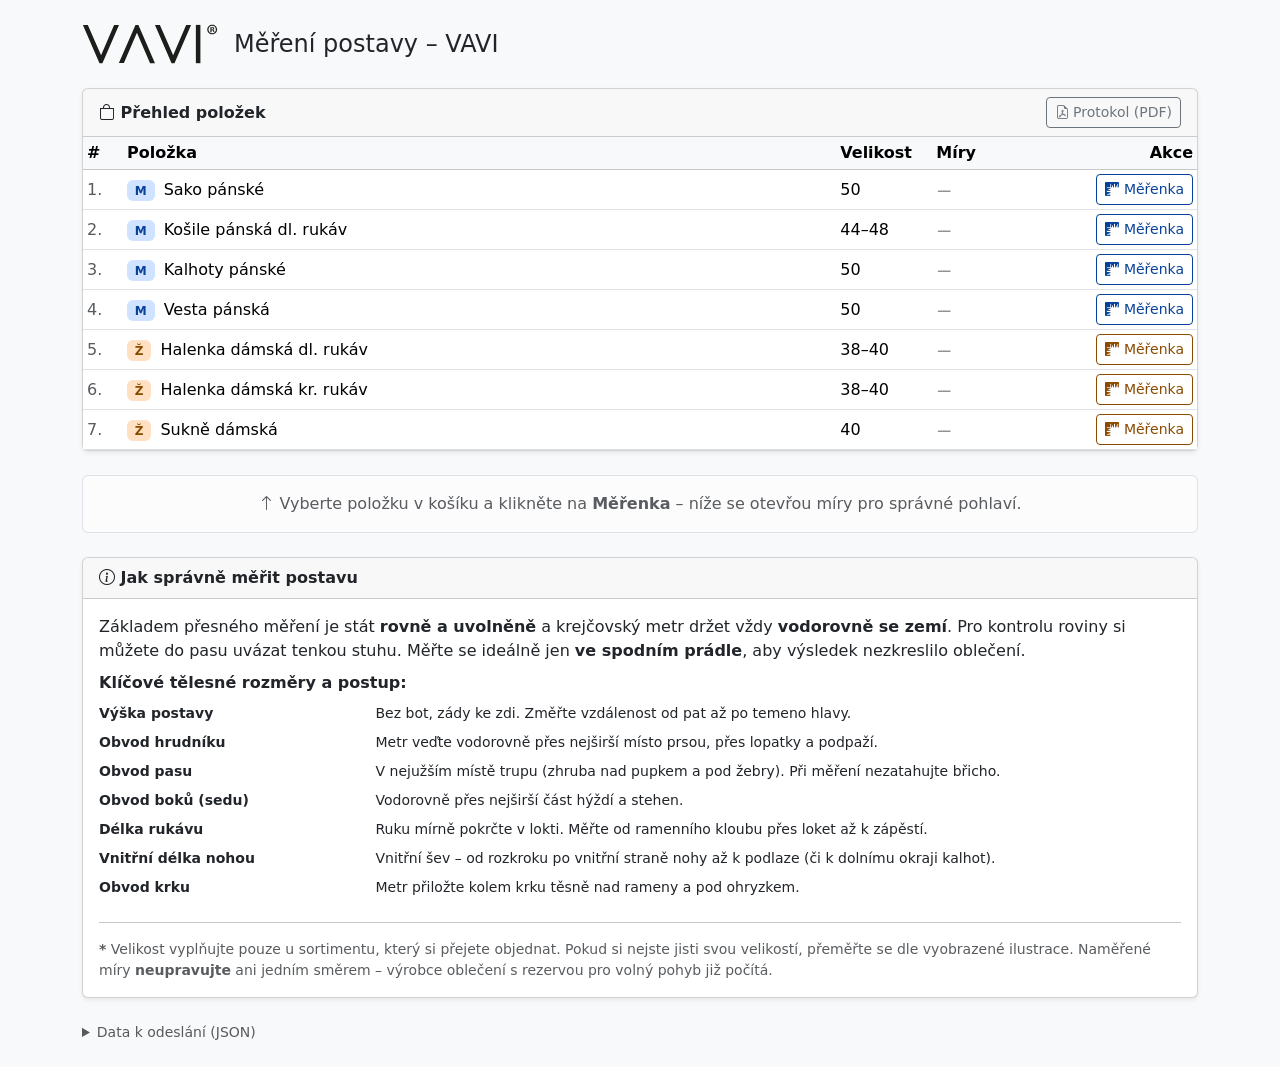
==== commit 53756d35: "PDF protokol o naměřených údajích Tlačítko v košíku otevře tiskové okno s protokolem (uložit jako PD" ====
--- a/index.html
+++ b/index.html
@@ -21,8 +21,11 @@
 
         <!-- ===================== KOŠÍK (přehled položek) ===================== -->
         <div class="card shadow-sm mb-4">
-            <div class="card-header fw-semibold">
-                <i class="bi bi-bag"></i> Přehled položek
+            <div class="card-header fw-semibold d-flex justify-content-between align-items-center">
+                <span><i class="bi bi-bag"></i> Přehled položek</span>
+                <button type="button" id="btnProtokol" class="btn btn-sm btn-outline-secondary no-print">
+                    <i class="bi bi-file-earmark-pdf"></i> Protokol (PDF)
+                </button>
             </div>
             <div class="card-body p-0">
                 <table class="table table-sm table-hover align-middle mb-0" id="kosik">
@@ -210,11 +213,11 @@
                                 <!-- 1 · výška postavy -->
                                 <g class="mira-marker" data-mira="muz-1">
                                     <path class="thin" d="M105,16 L190,16"/>
-                                    <line x1="190" y1="16" x2="190" y2="418" marker-start="url(#ah-mf)" marker-end="url(#ah-mf)"/>
+                                    <line x1="190" y1="16" x2="189" y2="412" marker-start="url(#ah-mf)" marker-end="url(#ah-mf)"/>
                                     <text class="num" x="200" y="232">1</text>
                                 </g>
                                 <!-- 2 · obvod krku -->
-                                <g class="mira-marker" data-mira="muz-2" transform="translate(0,8)">
+                                <g class="mira-marker" data-mira="muz-2" transform="translate(-3,8)">
                                     <ellipse class="dash" cx="105" cy="62" rx="13" ry="4"/>
                                     <line class="lead" x1="135" y1="46" x2="118" y2="60" marker-end="url(#ld-mf)"/>
                                     <text class="num" x="140" y="43">2</text>
@@ -238,15 +241,15 @@
                                     <text class="num" x="31" y="200">5</text>
                                 </g>
                                 <!-- 6 · délka ramene a ruky – od ramene podél paže až k zápěstí -->
-                                <g class="mira-marker" data-mira="muz-6" transform="translate(11,-34)">
-                                    <path d="M150,88 Q172,160 169,244" marker-end="url(#ah-mf)"/>
-                                    <path d="M150,86 L136,79" marker-end="url(#ah-mf)"/>
-                                    <line class="lead" x1="215" y1="178" x2="171" y2="186" marker-end="url(#ld-mf)"/>
-                                    <text class="num" x="222" y="176">6</text>
+                                <g class="mira-marker" data-mira="muz-6" transform="translate(8,-35)">
+                                    <path d="M147,119 Q174,153 171,233" marker-end="url(#ah-mf)"/>
+                                    <path d="M147,118 L126,108" marker-end="url(#ah-mf)"/>
+                                    <line class="lead" x1="203" y1="178" x2="171" y2="186" marker-end="url(#ld-mf)"/>
+                                    <text class="num" x="210" y="176">6</text>
                                 </g>
                                 <!-- 7 · obvod paže * – horní část paže (biceps) -->
-                                <g class="mira-marker" data-mira="muz-7" transform="translate(-7,6)">
-                                    <ellipse class="dash" cx="165" cy="128" rx="11" ry="4" transform="rotate(12 165 128)"/>
+                                <g class="mira-marker" data-mira="muz-7" transform="translate(-9,9)">
+                                    <ellipse class="dash" cx="165" cy="128" rx="12" ry="2" transform="rotate(12 165 128)"/>
                                     <line class="lead" x1="215" y1="84" x2="168" y2="124" marker-end="url(#ld-mf)"/>
                                     <text class="num" x="222" y="82">7</text>
                                 </g>
@@ -258,8 +261,8 @@
                                 </g>
                                 <!-- 10 · kroková délka – od rozkroku k chodidlu -->
                                 <g class="mira-marker" data-mira="muz-10" transform="translate(2,4)">
-                                    <line x1="105" y1="256" x2="105" y2="410" marker-end="url(#ah-mf)"/>
-                                    <path d="M96,413 L114,413"/>
+                                    <line x1="104" y1="226" x2="105" y2="410" marker-end="url(#ah-mf)"/>
+                                    <path d="M85,412 L123,413"/>
                                     <line class="lead" x1="126" y1="334" x2="108" y2="320" marker-end="url(#ld-mf)"/>
                                     <text class="num" x="132" y="338">10</text>
                                 </g>
@@ -296,12 +299,12 @@
                                 <!-- 1 · výška postavy -->
                                 <g class="mira-marker" data-mira="muz-1">
                                     <path class="thin" d="M105,16 L190,16"/>
-                                    <line x1="190" y1="16" x2="190" y2="418" marker-start="url(#ah-mb)" marker-end="url(#ah-mb)"/>
+                                    <line x1="190" y1="19" x2="190" y2="418" marker-start="url(#ah-mb)" marker-end="url(#ah-mb)"/>
                                     <text class="num" x="200" y="232">1</text>
                                 </g>
                                 <!-- 9 · šíře zad – přes lopatky, k ramenům -->
                                 <g class="mira-marker" data-mira="muz-9">
-                                    <line x1="58" y1="112" x2="152" y2="112" marker-start="url(#ah-mb)" marker-end="url(#ah-mb)"/>
+                                    <line x1="69" y1="112" x2="142" y2="111" marker-start="url(#ah-mb)" marker-end="url(#ah-mb)"/>
                                     <line class="lead" x1="105" y1="96" x2="105" y2="108" marker-end="url(#ld-mb)"/>
                                     <text class="num" x="105" y="90">9</text>
                                 </g>
@@ -344,7 +347,7 @@
                                 <!-- 1 · výška postavy -->
                                 <g class="mira-marker" data-mira="zena-1">
                                     <path class="thin" d="M105,14 L190,14"/>
-                                    <line x1="190" y1="14" x2="190" y2="416" marker-start="url(#ah-zf)" marker-end="url(#ah-zf)"/>
+                                    <line x1="189" y1="21" x2="190" y2="410" marker-start="url(#ah-zf)" marker-end="url(#ah-zf)"/>
                                     <text class="num" x="200" y="232">1</text>
                                 </g>
                                 <!-- 2 · obvod hrudníku -->
@@ -355,39 +358,39 @@
                                 </g>
                                 <!-- 3 · obvod pasu -->
                                 <g class="mira-marker" data-mira="zena-3">
-                                    <ellipse class="dash" cx="105" cy="150" rx="20" ry="5"/>
+                                    <ellipse class="dash" cx="105" cy="150" rx="25" ry="5"/>
                                     <line class="lead" x1="38" y1="150" x2="83" y2="150" marker-end="url(#ld-zf)"/>
                                     <text class="num" x="31" y="150">3</text>
                                 </g>
                                 <!-- 4 · obvod sedu -->
                                 <g class="mira-marker" data-mira="zena-4">
-                                    <ellipse class="dash" cx="105" cy="198" rx="30" ry="6"/>
+                                    <ellipse class="dash" cx="105" cy="198" rx="38" ry="6"/>
                                     <line class="lead" x1="38" y1="198" x2="73" y2="198" marker-end="url(#ld-zf)"/>
                                     <text class="num" x="31" y="198">4</text>
                                 </g>
                                 <!-- 5 · délka ramene a ruky – od ramene podél paže až k zápěstí -->
-                                <g class="mira-marker" data-mira="zena-5" transform="translate(10,-43)">
-                                    <path d="M134,90 Q157,158 157,244" marker-end="url(#ah-zf)"/>
-                                    <path d="M134,88 L120,82" marker-end="url(#ah-zf)"/>
-                                    <line class="lead" x1="215" y1="176" x2="158" y2="186" marker-end="url(#ld-zf)"/>
-                                    <text class="num" x="222" y="174">5</text>
+                                <g class="mira-marker" data-mira="zena-5" transform="translate(12,-43)">
+                                    <path d="M138,125 Q156,162 157,244" marker-end="url(#ah-zf)"/>
+                                    <path d="M137,124 L118,120" marker-end="url(#ah-zf)"/>
+                                    <line class="lead" x1="203" y1="176" x2="158" y2="186" marker-end="url(#ld-zf)"/>
+                                    <text class="num" x="210" y="174">5</text>
                                 </g>
                                 <!-- 6 · obvod paže * – horní část paže (biceps) -->
                                 <g class="mira-marker" data-mira="zena-6" transform="translate(-5,3)">
-                                    <ellipse class="dash" cx="152" cy="132" rx="10" ry="4" transform="rotate(12 152 132)"/>
+                                    <ellipse class="dash" cx="152" cy="132" rx="9" ry="4" transform="rotate(12 152 132)"/>
                                     <line class="lead" x1="215" y1="84" x2="155" y2="128" marker-end="url(#ld-zf)"/>
                                     <text class="num" x="222" y="82">6</text>
                                 </g>
                                 <!-- 7 · obvod stehna * – nakloněná elipsa na stehně -->
                                 <g class="mira-marker" data-mira="zena-7" transform="translate(3,-7)">
-                                    <ellipse class="dash" cx="88" cy="275" rx="16" ry="5" transform="rotate(-14 88 275)"/>
+                                    <ellipse class="dash" cx="88" cy="275" rx="14" ry="5" transform="rotate(-14 88 275)"/>
                                     <line class="lead" x1="38" y1="275" x2="73" y2="275" marker-end="url(#ld-zf)"/>
                                     <text class="num" x="31" y="275">7</text>
                                 </g>
                                 <!-- 8 · kroková délka – od rozkroku k chodidlu -->
                                 <g class="mira-marker" data-mira="zena-8">
                                     <line x1="105" y1="250" x2="105" y2="412" marker-end="url(#ah-zf)"/>
-                                    <path d="M96,414 L114,414"/>
+                                    <path d="M83,415 L128,416"/>
                                     <line class="lead" x1="126" y1="334" x2="108" y2="320" marker-end="url(#ld-zf)"/>
                                     <text class="num" x="132" y="338">8</text>
                                 </g>
--- a/css/style.css
+++ b/css/style.css
@@ -59,6 +59,9 @@
 .figure-svg .dims .dash { stroke-dasharray: 4 3; }
 .figure-svg .dims .thin { stroke-width: 1; }
 
+/* pomocná čára (vodítko) */
+.figure-svg .pomoc { fill: none; stroke: #9a9a9a; stroke-width: 1; stroke-dasharray: 4 3; }
+
 /* odkazová čára od čísla k postavě – šedě */
 .figure-svg .dims .lead {
     stroke: #9a9a9a;
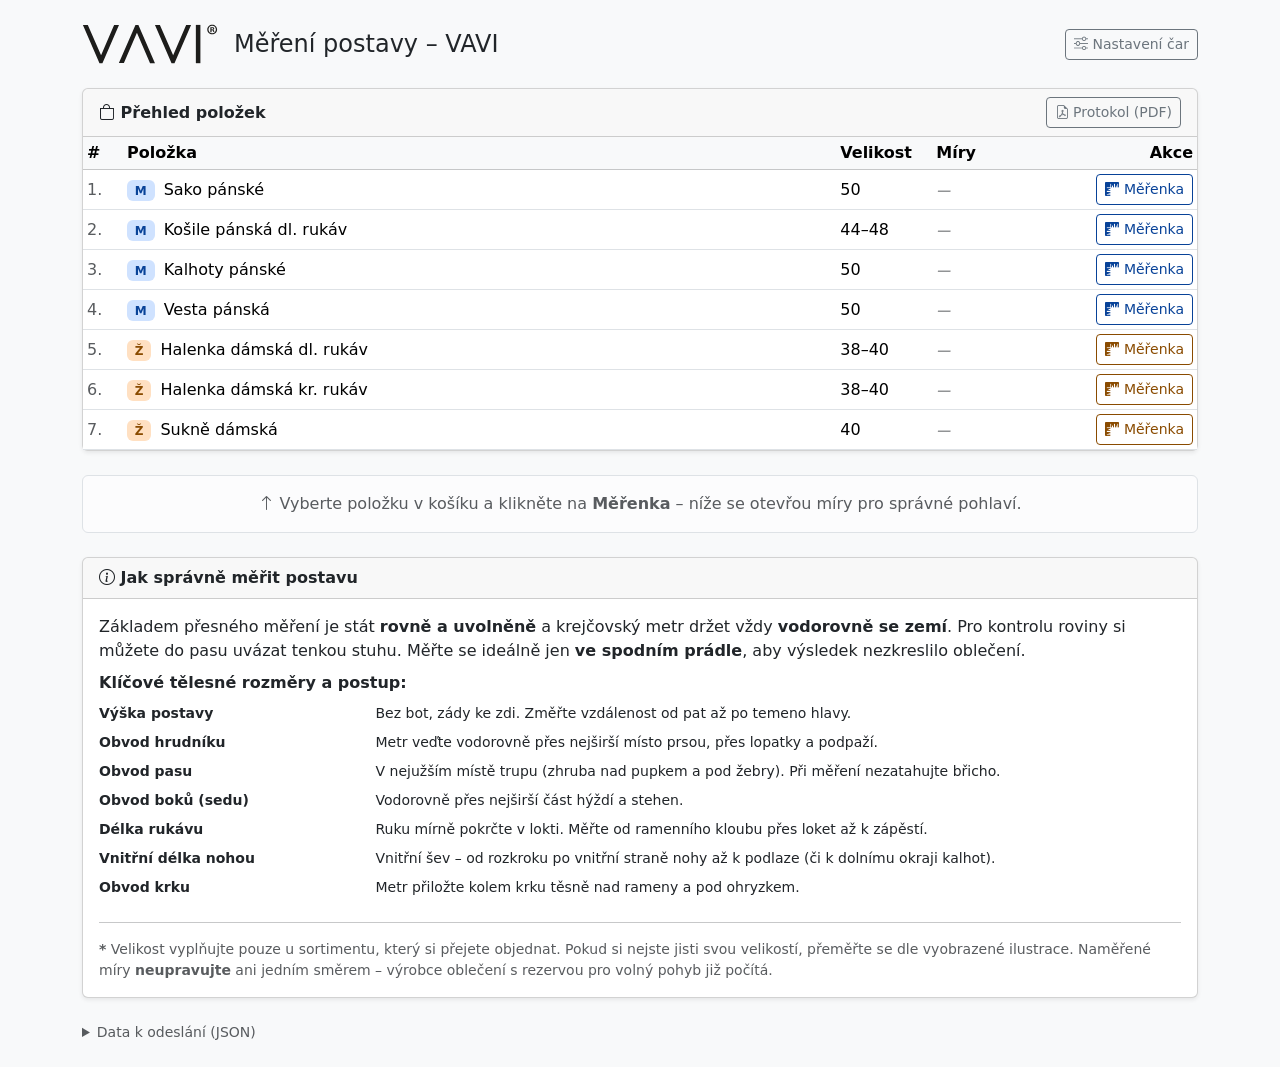
==== commit 3fcffea0: "Měřenka: odkaz na editor "Nastavení čar" v hlavičce Co-Authored-By: Claude Opus 4.8 <noreply@anthrop" ====
--- a/index.html
+++ b/index.html
@@ -5,6 +5,7 @@
     <meta name="viewport" content="width=device-width, initial-scale=1.0">
     <title>Měření postavy – VAVI</title>
     <meta name="description" content="Měření postavy – VAVI: formulář pro naměření postavy a objednávku oblečení.">
+    <link rel="icon" type="image/svg+xml" href="img/logo.svg">
     <link href="https://cdn.jsdelivr.net/npm/bootstrap@5.3.3/dist/css/bootstrap.min.css" rel="stylesheet">
     <link href="https://cdn.jsdelivr.net/npm/bootstrap-icons@1.11.3/font/bootstrap-icons.min.css" rel="stylesheet">
     <link href="css/style.css" rel="stylesheet">
@@ -15,6 +16,9 @@
     <header class="d-flex align-items-center mb-4">
         <img src="img/logo.svg" alt="VAVI" height="40">
         <h1 class="h4 mb-0 ms-3">Měření postavy – VAVI</h1>
+        <a href="editor.html" class="btn btn-sm btn-outline-secondary ms-auto no-print">
+            <i class="bi bi-sliders"></i> Nastavení čar
+        </a>
     </header>
 
     <form id="miry" method="post" novalidate>
@@ -125,7 +129,10 @@
         <!-- banner s aktivní položkou -->
         <div id="mereni-banner" class="alert alert-light border d-none align-items-center justify-content-between" role="alert">
             <span>Vyplňujete míry pro: <strong id="mereni-nazev"></strong> <span id="mereni-pohlavi" class="badge"></span></span>
-            <button type="button" class="btn btn-sm btn-outline-secondary no-print" id="mereni-zavrit">Hotovo</button>
+            <span class="no-print">
+                <button type="button" class="btn btn-sm btn-outline-danger" id="mereni-vymazat">Vymazat míry</button>
+                <button type="button" class="btn btn-sm btn-outline-secondary" id="mereni-zavrit">Hotovo</button>
+            </span>
         </div>
 
         <!-- ===== MUŽ: tabulka + ilustrace vedle sebe ===== -->
@@ -455,6 +462,9 @@
     </form>
 </div>
 
+<!-- Protokol pro tisk / PDF (na obrazovce skrytý, generuje app.js) -->
+<div id="protokol"></div>
+
 <script src="https://cdn.jsdelivr.net/npm/bootstrap@5.3.3/dist/js/bootstrap.bundle.min.js"></script>
 <script src="js/app.js"></script>
 </body>
--- a/css/style.css
+++ b/css/style.css
@@ -62,6 +62,12 @@
 /* pomocná čára (vodítko) */
 .figure-svg .pomoc { fill: none; stroke: #9a9a9a; stroke-width: 1; stroke-dasharray: 4 3; }
 
+/* míra mimo běžné rozmezí (min–max) */
+.mira-table .form-control.mimo-rozsah {
+    border-color: #fd7e14;
+    background: #fff8f1;
+}
+
 /* odkazová čára od čísla k postavě – šedě */
 .figure-svg .dims .lead {
     stroke: #9a9a9a;
@@ -113,9 +119,42 @@
 }
 
 /* ===== Tisk ===== */
+/* ===== PDF protokol (na obrazovce skrytý, tiskne se jen on) ===== */
+#protokol { display: none; color: #1a1a1a; font-size: 12px; }
+#protokol .hd { display: flex; justify-content: space-between; align-items: flex-start; border-bottom: 2px solid #1a1a1a; padding-bottom: 12px; margin-bottom: 16px; }
+#protokol .hd img { height: 34px; }
+#protokol .hd h1 { font-size: 18px; margin: 0 0 2px; }
+#protokol .hd .meta { font-size: 11px; color: #555; }
+#protokol .osoba { display: grid; grid-template-columns: 1fr 1fr; gap: 6px 24px; margin: 0 0 18px; }
+#protokol .osoba div { border-bottom: 1px solid #bbb; padding: 10px 2px 3px; font-size: 11px; color: #777; }
+#protokol h2 { font-size: 13px; margin: 18px 0 6px; border-left: 4px solid #0d6efd; padding-left: 8px; }
+#protokol table { border-collapse: collapse; width: 100%; }
+#protokol .prehled th, #protokol .prehled td { border: 1px solid #ccc; padding: 5px 7px; text-align: left; }
+#protokol .prehled th { background: #f0f3f7; }
+#protokol .detail { break-inside: avoid; margin: 10px 0 14px; }
+#protokol .detail h3 { font-size: 12px; margin: 0 0 4px; }
+#protokol .detail small { color: #777; font-weight: normal; }
+#protokol .miry { width: auto; min-width: 260px; }
+#protokol .miry th, #protokol .miry td { border: 1px solid #ddd; padding: 3px 8px; }
+#protokol .miry th { background: #f7f7f7; font-size: 11px; }
+#protokol .detaily { display: flex; flex-wrap: wrap; gap: 8px 24px; }
+#protokol .figury { display: flex; flex-wrap: wrap; gap: 12px 22px; align-items: flex-end; break-inside: avoid; }
+#protokol .fig { margin: 0; text-align: center; }
+#protokol .fig figcaption { font-size: 11px; color: #555; margin-bottom: 2px; }
+#protokol .fig svg { height: 300px; width: auto; max-width: none; }
+#protokol .c { text-align: center; color: #555; width: 1%; white-space: nowrap; }
+#protokol .v { text-align: right; white-space: nowrap; }
+#protokol .muted { color: #999; font-style: italic; }
+#protokol .podpis { display: flex; justify-content: space-between; margin-top: 40px; gap: 40px; }
+#protokol .podpis div { flex: 1; border-top: 1px solid #888; padding-top: 4px; text-align: center; font-size: 11px; color: #666; }
+#protokol .pozn { margin-top: 16px; font-size: 10px; color: #777; }
+
 @media print {
-    @page { size: A4 landscape; margin: 10mm; }
+    @page { size: A4 portrait; margin: 12mm; }
     body { background: #fff; }
     .no-print { display: none !important; }
     .card { box-shadow: none !important; border: 1px solid #ccc; }
+    /* při tisku protokolu skryj celou stránku a ukaž jen protokol */
+    body.tisk-protokol > *:not(#protokol) { display: none !important; }
+    body.tisk-protokol #protokol { display: block !important; }
 }
